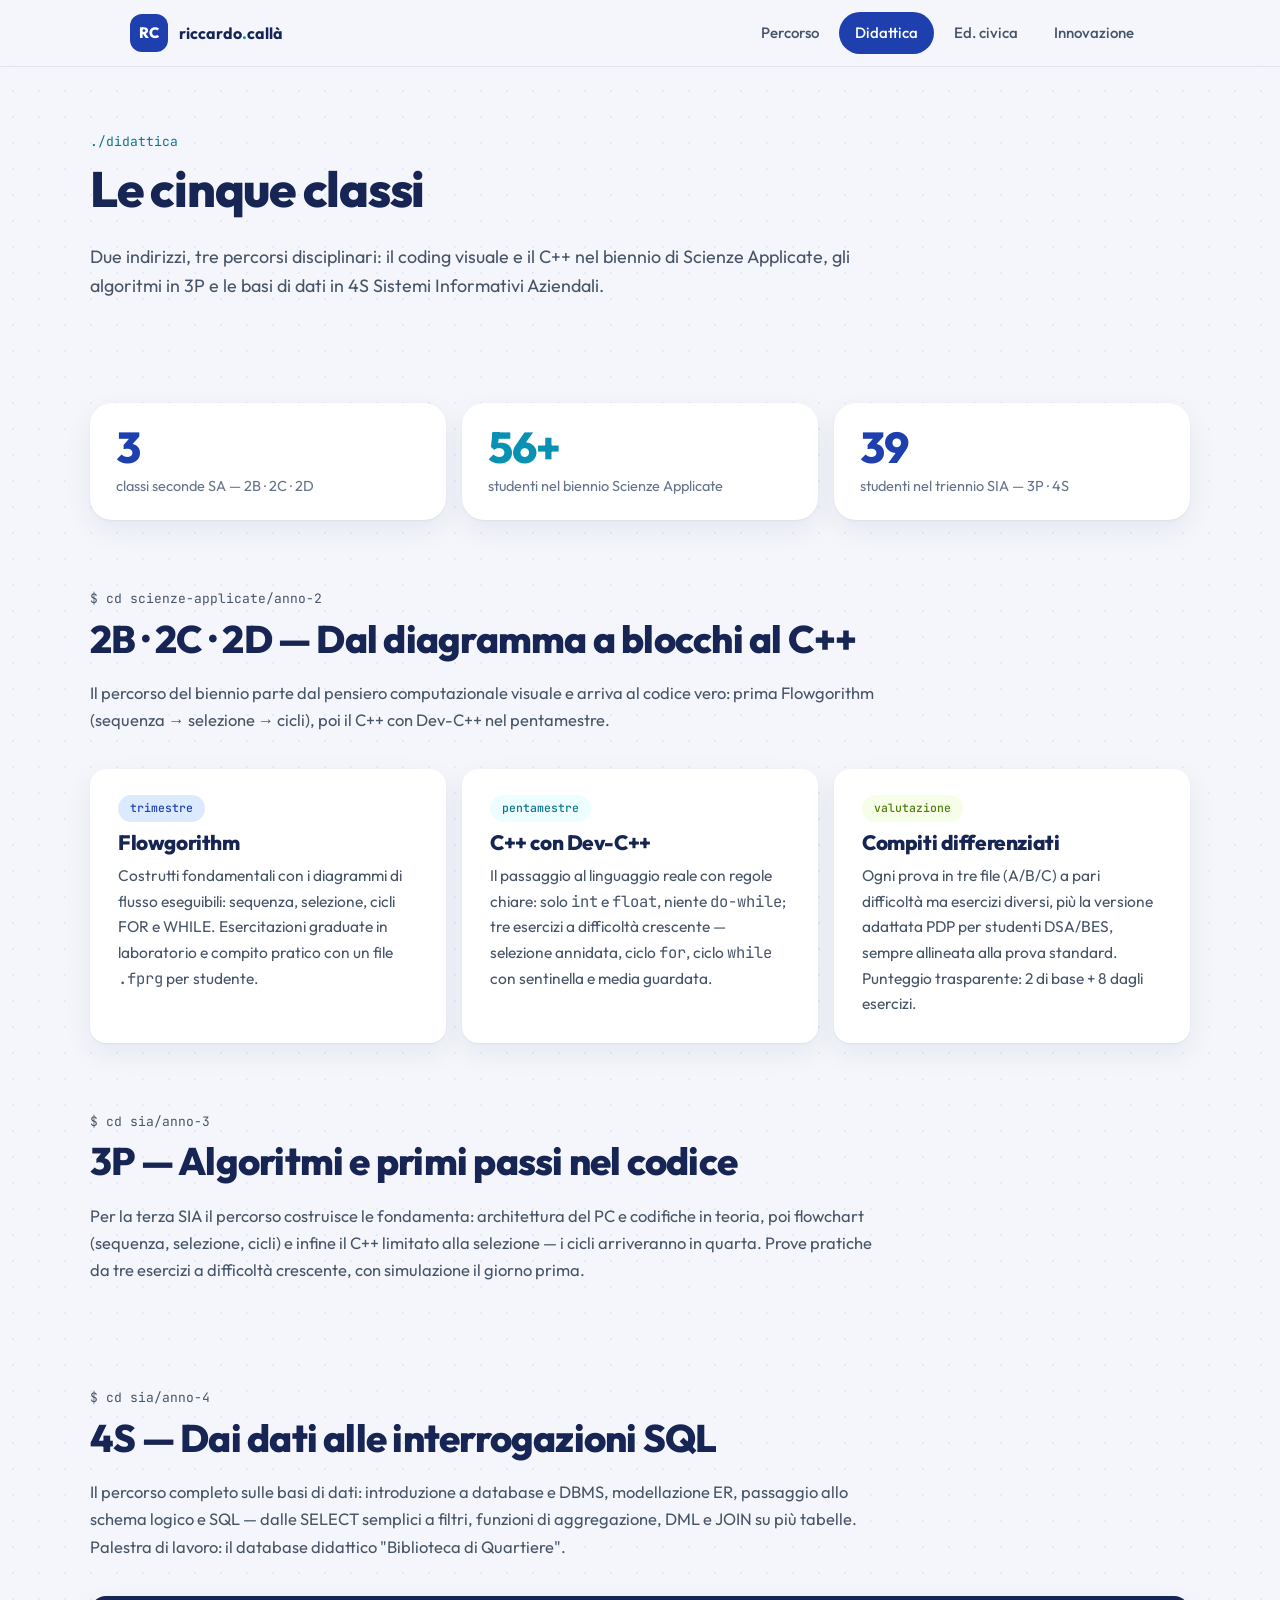
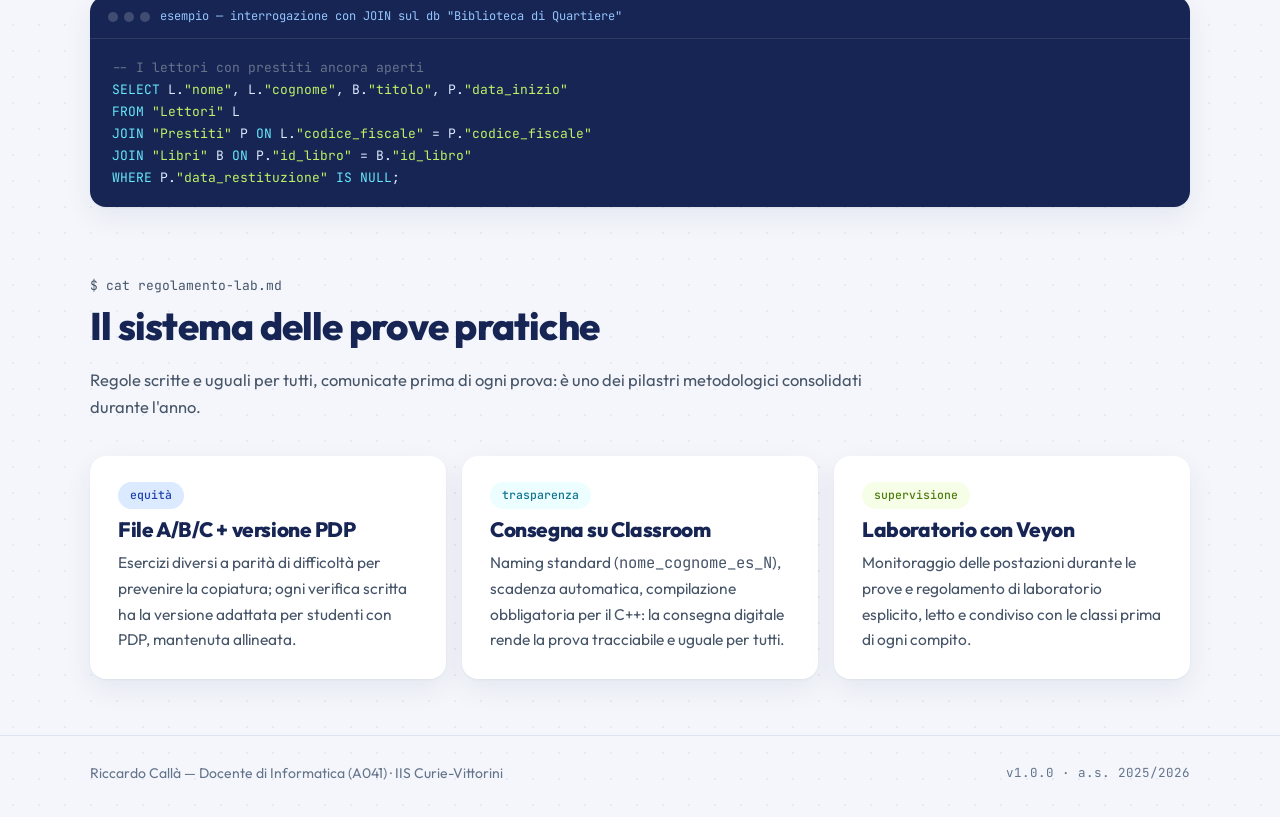
==== classi.html @ 4cb7083d "Pagine di approfondimento: didattica, ed. civica, innovazione Co-Authored-By: Claude Opus 4.8 <norep" ====
<!DOCTYPE html>
<html lang="it">
<head>
<meta charset="UTF-8">
<meta name="viewport" content="width=device-width, initial-scale=1">
<title>La didattica nelle cinque classi — Riccardo Callà</title>
<meta name="description" content="Percorsi, metodologie e sistema di verifiche nelle cinque classi seguite da Riccardo Callà nell'a.s. 2025/2026.">
<link rel="icon" href="data:image/svg+xml,%3Csvg xmlns='http://www.w3.org/2000/svg' viewBox='0 0 64 64'%3E%3Crect width='64' height='64' rx='16' fill='%231E40AF'/%3E%3Ctext x='32' y='42' font-family='sans-serif' font-size='26' font-weight='800' fill='%23FFFFFF' text-anchor='middle'%3ERC%3C/text%3E%3C/svg%3E">
<link rel="stylesheet" href="assets/css/style.css">
</head>
<body>
<a class="skip-link" href="#contenuto">Salta al contenuto</a>

<nav class="nav" aria-label="Navigazione principale">
  <div class="container nav-inner">
    <a class="brand" href="index.html">
      <span class="brand-mark" aria-hidden="true">RC</span>
      <span class="brand-name">riccardo<span class="dot">.</span>callà</span>
    </a>
    <button class="nav-toggle" aria-expanded="false" aria-controls="menu" aria-label="Apri il menu">
      <svg width="20" height="20" viewBox="0 0 24 24" fill="none" stroke="currentColor" stroke-width="2" stroke-linecap="round" aria-hidden="true"><line x1="4" y1="7" x2="20" y2="7"/><line x1="4" y1="12" x2="20" y2="12"/><line x1="4" y1="17" x2="20" y2="17"/></svg>
    </button>
    <ul class="nav-links" id="menu">
      <li><a href="index.html#percorso">Percorso</a></li>
      <li><a href="classi.html" aria-current="page">Didattica</a></li>
      <li><a href="ed_civica.html">Ed. civica</a></li>
      <li><a href="innovazione.html">Innovazione</a></li>
    </ul>
  </div>
</nav>

<main id="contenuto">

  <header class="page-header container">
    <p class="page-kicker stagger s1">./didattica</p>
    <h1 class="stagger s2">Le cinque classi</h1>
    <p class="lead stagger s3">Due indirizzi, tre percorsi disciplinari: il coding visuale e il C++ nel biennio di Scienze Applicate, gli algoritmi in 3P e le basi di dati in 4S Sistemi Informativi Aziendali.</p>
  </header>

  <section class="section container" aria-label="Numeri delle classi">
    <div class="card-grid">
      <div class="stat-card reveal">
        <div class="stat-value"><span data-count="3">0</span></div>
        <div class="stat-label">classi seconde SA — 2B · 2C · 2D</div>
      </div>
      <div class="stat-card alt reveal">
        <div class="stat-value"><span data-count="56">0</span>+</div>
        <div class="stat-label">studenti nel biennio Scienze Applicate</div>
      </div>
      <div class="stat-card reveal">
        <div class="stat-value"><span data-count="39">0</span></div>
        <div class="stat-label">studenti nel triennio SIA — 3P · 4S</div>
      </div>
    </div>
  </section>

  <section class="section container" id="seconde">
    <div class="section-head reveal">
      <p class="section-kicker">$ cd scienze-applicate/anno-2</p>
      <h2>2B · 2C · 2D — Dal diagramma a blocchi al C++</h2>
      <p>Il percorso del biennio parte dal pensiero computazionale visuale e arriva al codice vero: prima Flowgorithm (sequenza → selezione → cicli), poi il C++ con Dev-C++ nel pentamestre.</p>
    </div>
    <div class="card-grid">
      <div class="card reveal">
        <span class="card-kicker blue">trimestre</span>
        <h3>Flowgorithm</h3>
        <p>Costrutti fondamentali con i diagrammi di flusso eseguibili: sequenza, selezione, cicli FOR e WHILE. Esercitazioni graduate in laboratorio e compito pratico con un file <span class="mono">.fprg</span> per studente.</p>
      </div>
      <div class="card reveal">
        <span class="card-kicker cyan">pentamestre</span>
        <h3>C++ con Dev-C++</h3>
        <p>Il passaggio al linguaggio reale con regole chiare: solo <span class="mono">int</span> e <span class="mono">float</span>, niente <span class="mono">do-while</span>; tre esercizi a difficoltà crescente — selezione annidata, ciclo <span class="mono">for</span>, ciclo <span class="mono">while</span> con sentinella e media guardata.</p>
      </div>
      <div class="card reveal">
        <span class="card-kicker lime">valutazione</span>
        <h3>Compiti differenziati</h3>
        <p>Ogni prova in tre file (A/B/C) a pari difficoltà ma esercizi diversi, più la versione adattata PDP per studenti DSA/BES, sempre allineata alla prova standard. Punteggio trasparente: 2 di base + 8 dagli esercizi.</p>
      </div>
    </div>
  </section>

  <section class="section container" id="terza">
    <div class="section-head reveal">
      <p class="section-kicker">$ cd sia/anno-3</p>
      <h2>3P — Algoritmi e primi passi nel codice</h2>
      <p>Per la terza SIA il percorso costruisce le fondamenta: architettura del PC e codifiche in teoria, poi flowchart (sequenza, selezione, cicli) e infine il C++ limitato alla selezione — i cicli arriveranno in quarta. Prove pratiche da tre esercizi a difficoltà crescente, con simulazione il giorno prima.</p>
    </div>
  </section>

  <section class="section container" id="quarta">
    <div class="section-head reveal">
      <p class="section-kicker">$ cd sia/anno-4</p>
      <h2>4S — Dai dati alle interrogazioni SQL</h2>
      <p>Il percorso completo sulle basi di dati: introduzione a database e DBMS, modellazione ER, passaggio allo schema logico e SQL — dalle SELECT semplici a filtri, funzioni di aggregazione, DML e JOIN su più tabelle. Palestra di lavoro: il database didattico "Biblioteca di Quartiere".</p>
    </div>
    <div class="code-card reveal">
      <div class="code-bar"><span class="dots" aria-hidden="true"><span></span><span></span><span></span></span>esempio — interrogazione con JOIN sul db "Biblioteca di Quartiere"</div>
      <pre><span class="com">-- I lettori con prestiti ancora aperti</span>
<span class="kw">SELECT</span> L.<span class="str">"nome"</span>, L.<span class="str">"cognome"</span>, B.<span class="str">"titolo"</span>, P.<span class="str">"data_inizio"</span>
<span class="kw">FROM</span> <span class="str">"Lettori"</span> L
<span class="kw">JOIN</span> <span class="str">"Prestiti"</span> P <span class="kw">ON</span> L.<span class="str">"codice_fiscale"</span> = P.<span class="str">"codice_fiscale"</span>
<span class="kw">JOIN</span> <span class="str">"Libri"</span> B <span class="kw">ON</span> P.<span class="str">"id_libro"</span> = B.<span class="str">"id_libro"</span>
<span class="kw">WHERE</span> P.<span class="str">"data_restituzione"</span> <span class="kw">IS NULL</span>;</pre>
    </div>
  </section>

  <section class="section container" id="verifiche">
    <div class="section-head reveal">
      <p class="section-kicker">$ cat regolamento-lab.md</p>
      <h2>Il sistema delle prove pratiche</h2>
      <p>Regole scritte e uguali per tutti, comunicate prima di ogni prova: è uno dei pilastri metodologici consolidati durante l'anno.</p>
    </div>
    <div class="card-grid">
      <div class="card reveal">
        <span class="card-kicker blue">equità</span>
        <h3>File A/B/C + versione PDP</h3>
        <p>Esercizi diversi a parità di difficoltà per prevenire la copiatura; ogni verifica scritta ha la versione adattata per studenti con PDP, mantenuta allineata.</p>
      </div>
      <div class="card reveal">
        <span class="card-kicker cyan">trasparenza</span>
        <h3>Consegna su Classroom</h3>
        <p>Naming standard (<span class="mono">nome_cognome_es_N</span>), scadenza automatica, compilazione obbligatoria per il C++: la consegna digitale rende la prova tracciabile e uguale per tutti.</p>
      </div>
      <div class="card reveal">
        <span class="card-kicker lime">supervisione</span>
        <h3>Laboratorio con Veyon</h3>
        <p>Monitoraggio delle postazioni durante le prove e regolamento di laboratorio esplicito, letto e condiviso con le classi prima di ogni compito.</p>
      </div>
    </div>
  </section>

</main>

<footer class="footer">
  <div class="container footer-inner">
    <span>Riccardo Callà — Docente di Informatica (A041) · IIS Curie-Vittorini</span>
    <span class="mono">v1.0.0 · a.s. 2025/2026</span>
  </div>
</footer>

<script src="assets/js/main.js"></script>
</body>
</html>
---- assets/css/style.css ----
@import url('../fonts/fonts.css');

/* ============================================================
   Design system — Portfolio Anno di Prova
   Stile: bento vibrante · blu profondo + cyan + lime · Outfit
   Fonte di verità: design-system/portfolio-anno-di-prova/MASTER.md
   ============================================================ */

:root {
  --navy-900: #172554;
  --navy-800: #1E3A8A;
  --ink: #0F172A;
  --slate-600: #475569;
  --slate-500: #64748B;
  --slate-200: #E2E8F0;

  --blue-800: #1E40AF;
  --blue-700: #1D4ED8;
  --blue-100: #DBEAFE;
  --blue-50: #EFF6FF;

  --cyan-700: #0E7490;
  --cyan-600: #0891B2;
  --cyan-300: #67E8F9;
  --cyan-50: #ECFEFF;

  --lime-700: #4D7C0F;
  --lime-600: #65A30D;
  --lime-300: #BEF264;
  --lime-50: #F7FEE7;

  --bg: #F4F6FB;
  --card: #FFFFFF;
  --line: #DDE3EF;

  --shadow-card: 0 1px 2px rgba(23, 37, 84, 0.05), 0 10px 28px rgba(23, 37, 84, 0.07);
  --shadow-lift: 0 2px 4px rgba(23, 37, 84, 0.06), 0 18px 44px rgba(23, 37, 84, 0.13);

  --font-sans: 'Outfit', 'Segoe UI', sans-serif;
  --font-mono: 'JetBrains Mono', Consolas, monospace;

  --radius-sm: 12px;
  --radius-md: 16px;
  --radius-lg: 22px;
  --radius-pill: 999px;
  --container: 1100px;
  --ease: cubic-bezier(0.22, 0.9, 0.3, 1);
}

*, *::before, *::after { box-sizing: border-box; }

html { scroll-behavior: smooth; }

body {
  margin: 0;
  font-family: var(--font-sans);
  font-size: 16.5px;
  line-height: 1.65;
  color: var(--ink);
  background-color: var(--bg);
  background-image: radial-gradient(rgba(30, 64, 175, 0.07) 1px, transparent 1px);
  background-size: 26px 26px;
  -webkit-font-smoothing: antialiased;
}

::selection { background: var(--cyan-300); color: var(--navy-900); }

h1, h2, h3 {
  line-height: 1.1;
  letter-spacing: -0.02em;
  margin: 0 0 0.5em;
  font-weight: 800;
  color: var(--navy-900);
  text-wrap: balance;
}

p { margin: 0 0 1em; }

a { color: var(--blue-700); text-decoration-thickness: 1.5px; text-underline-offset: 3px; }
a:hover { color: var(--blue-800); }

:focus-visible {
  outline: 3px solid var(--cyan-600);
  outline-offset: 2px;
  border-radius: 6px;
}

.mono { font-family: var(--font-mono); }

.container {
  max-width: var(--container);
  margin: 0 auto;
  padding: 0 clamp(20px, 4vw, 40px);
}

.skip-link {
  position: absolute;
  left: -9999px;
  top: 12px;
  z-index: 200;
  background: var(--navy-900);
  color: #fff;
  padding: 10px 18px;
  border-radius: var(--radius-pill);
}
.skip-link:focus { left: 12px; }

/* ---------- Navbar ---------- */

.nav {
  position: sticky;
  top: 0;
  z-index: 100;
  background: rgba(244, 246, 251, 0.88);
  -webkit-backdrop-filter: blur(12px);
  backdrop-filter: blur(12px);
  border-bottom: 1px solid var(--line);
}

.nav-inner {
  display: flex;
  align-items: center;
  justify-content: space-between;
  gap: 16px;
  min-height: 66px;
}

.brand {
  display: flex;
  align-items: center;
  gap: 11px;
  text-decoration: none;
  color: var(--navy-900);
}

.brand-mark {
  display: grid;
  place-items: center;
  width: 38px;
  height: 38px;
  border-radius: 12px;
  background: var(--blue-800);
  color: #fff;
  font-weight: 800;
  font-size: 15px;
}

.brand-name { font-weight: 700; font-size: 16px; }
.brand-name .dot { color: var(--cyan-600); }

.nav-links {
  display: flex;
  align-items: center;
  gap: 4px;
  list-style: none;
  margin: 0;
  padding: 0;
}

.nav-links a {
  display: inline-block;
  padding: 9px 16px;
  border-radius: var(--radius-pill);
  font-size: 15px;
  font-weight: 500;
  color: var(--slate-600);
  text-decoration: none;
  transition: background 0.18s var(--ease), color 0.18s var(--ease);
}
.nav-links a:hover { background: var(--blue-50); color: var(--blue-800); }
.nav-links a[aria-current="page"] {
  background: var(--blue-800);
  color: #fff;
}

.nav-toggle {
  display: none;
  width: 44px;
  height: 44px;
  border: 1px solid var(--line);
  border-radius: 12px;
  background: var(--card);
  cursor: pointer;
  align-items: center;
  justify-content: center;
  color: var(--navy-900);
}

/* ---------- Hero bento ---------- */

.hero { padding: clamp(36px, 6vw, 72px) 0 clamp(10px, 2vw, 20px); }

.bento {
  display: grid;
  grid-template-columns: 1.55fr 1fr;
  gap: 16px;
}

.hero-card {
  grid-row: span 2;
  padding: clamp(28px, 4.5vw, 48px) clamp(24px, 4vw, 44px);
  border-radius: var(--radius-lg);
  background: var(--blue-800);
  background-image: radial-gradient(420px 300px at 88% -12%, rgba(103, 232, 249, 0.25), transparent 65%),
                    radial-gradient(360px 280px at -8% 110%, rgba(190, 242, 100, 0.16), transparent 65%);
  color: #fff;
  box-shadow: var(--shadow-card);
}

.hero-eyebrow {
  font-family: var(--font-mono);
  font-size: 13px;
  color: #93C5FD;
  letter-spacing: 0.05em;
  margin-bottom: 16px;
}

.hero-card h1 {
  color: #fff;
  font-size: clamp(2.4rem, 5.6vw, 3.9rem);
  letter-spacing: -0.03em;
  margin-bottom: 12px;
}

.hero-sub {
  font-size: clamp(1rem, 1.7vw, 1.15rem);
  color: #BFDBFE;
  max-width: 50ch;
  margin-bottom: 8px;
}

.hero-tagline {
  font-size: 0.98rem;
  color: rgba(219, 234, 254, 0.75);
  max-width: 54ch;
  margin-bottom: 24px;
}

.chips { display: flex; flex-wrap: wrap; gap: 8px; }

.chip {
  display: inline-flex;
  align-items: center;
  padding: 6px 14px;
  border-radius: var(--radius-pill);
  font-weight: 500;
  font-size: 13px;
}
.chip.cyan { background: var(--cyan-300); color: var(--navy-900); }
.chip.lime { background: var(--lime-300); color: #1A2E05; }
.chip.ghost { background: rgba(255, 255, 255, 0.14); color: #DBEAFE; }

.stat-card {
  display: flex;
  flex-direction: column;
  justify-content: center;
  padding: 22px 26px;
  border-radius: var(--radius-lg);
  background: var(--card);
  box-shadow: var(--shadow-card);
  transition: transform 0.22s var(--ease), box-shadow 0.22s var(--ease);
}
.stat-card:hover { transform: translateY(-3px); box-shadow: var(--shadow-lift); }

.stat-value {
  font-weight: 800;
  font-size: clamp(2rem, 3.6vw, 2.7rem);
  letter-spacing: -0.02em;
  color: var(--blue-800);
  font-variant-numeric: tabular-nums;
  line-height: 1.05;
}
.stat-card.alt .stat-value { color: var(--cyan-600); }

.stat-label { font-size: 14.5px; color: var(--slate-500); margin-top: 4px; }

/* riga bento sotto la hero */
.bento-row {
  display: grid;
  grid-template-columns: repeat(2, minmax(0, 1fr));
  gap: 16px;
  margin-top: 16px;
}

/* caricamento hero: reveal orchestrato */
.stagger {
  opacity: 0;
  transform: translateY(16px);
  animation: rise 0.7s var(--ease) forwards;
}
.s1 { animation-delay: 0.05s; }
.s2 { animation-delay: 0.15s; }
.s3 { animation-delay: 0.25s; }
.s4 { animation-delay: 0.35s; }

@keyframes rise { to { opacity: 1; transform: none; } }

/* ---------- Sezioni ---------- */

.section { padding: clamp(36px, 6vw, 68px) 0 0; }

.section-head { margin-bottom: clamp(22px, 4vw, 36px); max-width: 72ch; }

.section-kicker {
  font-family: var(--font-mono);
  font-size: 13px;
  color: var(--cyan-700);
  margin-bottom: 8px;
}

.section-head h2 { font-size: clamp(1.7rem, 3.6vw, 2.4rem); }

.section-head p { color: var(--slate-600); }

/* ---------- Timeline (commit log) ---------- */

.timeline {
  position: relative;
  display: flex;
  flex-direction: column;
  gap: clamp(18px, 3vw, 26px);
  padding-left: 34px;
}

.timeline::before {
  content: '';
  position: absolute;
  left: 10px;
  top: 8px;
  bottom: 8px;
  width: 3px;
  border-radius: 3px;
  background: linear-gradient(180deg, var(--cyan-300), var(--blue-700) 55%, var(--lime-300));
}

.commit { position: relative; }

.commit-node {
  position: absolute;
  left: -34px;
  top: 22px;
  width: 22px;
  height: 22px;
  border-radius: 50%;
  background: var(--bg);
  border: 3px solid var(--blue-700);
}
.commit-node::after {
  content: '';
  position: absolute;
  inset: 4px;
  border-radius: 50%;
  background: var(--blue-700);
  transform: scale(0);
  transition: transform 0.3s var(--ease) 0.12s;
}
.commit.in .commit-node::after { transform: scale(1); }

.commit.c-cyan .commit-node { border-color: var(--cyan-600); }
.commit.c-cyan .commit-node::after { background: var(--cyan-600); }
.commit.c-lime .commit-node { border-color: var(--lime-600); }
.commit.c-lime .commit-node::after { background: var(--lime-600); }

.commit-card {
  padding: 24px 28px;
  border-radius: var(--radius-md);
  background: var(--card);
  box-shadow: var(--shadow-card);
  transition: transform 0.22s var(--ease), box-shadow 0.22s var(--ease);
}
.commit-card:hover { transform: translateY(-2px); box-shadow: var(--shadow-lift); }

.commit-meta {
  display: flex;
  flex-wrap: wrap;
  align-items: center;
  gap: 10px;
  margin-bottom: 10px;
}

.tag {
  display: inline-block;
  padding: 4px 12px;
  border-radius: var(--radius-pill);
  background: var(--blue-100);
  color: var(--blue-800);
  font-family: var(--font-mono);
  font-size: 12px;
  font-weight: 500;
}
.commit.c-cyan .tag { background: var(--cyan-50); color: var(--cyan-700); }
.commit.c-lime .tag { background: var(--lime-50); color: var(--lime-700); }

.commit-date {
  font-family: var(--font-mono);
  font-size: 12.5px;
  color: var(--slate-500);
}

.commit-card h3 { font-size: clamp(1.15rem, 2.2vw, 1.4rem); margin-bottom: 8px; }

.commit-card p { color: var(--slate-600); margin-bottom: 0.6em; }
.commit-card p:last-child { margin-bottom: 0; }

.commit-facts {
  display: flex;
  flex-wrap: wrap;
  gap: 8px;
  margin: 14px 0 0;
  padding: 0;
  list-style: none;
}

.commit-facts li {
  font-size: 13px;
  font-weight: 500;
  color: var(--navy-800);
  background: var(--blue-50);
  padding: 5px 12px;
  border-radius: var(--radius-pill);
}

/* ---------- Card grid (approfondimenti) ---------- */

.card-grid {
  display: grid;
  grid-template-columns: repeat(auto-fit, minmax(260px, 1fr));
  gap: 16px;
}

.card {
  display: flex;
  flex-direction: column;
  gap: 9px;
  padding: 26px 28px;
  border-radius: var(--radius-md);
  background: var(--card);
  box-shadow: var(--shadow-card);
  color: var(--ink);
  text-decoration: none;
  transition: transform 0.22s var(--ease), box-shadow 0.22s var(--ease);
}
a.card:hover { transform: translateY(-4px); box-shadow: var(--shadow-lift); color: var(--ink); }

.card-kicker {
  align-self: flex-start;
  padding: 4px 12px;
  border-radius: var(--radius-pill);
  font-family: var(--font-mono);
  font-size: 11.5px;
  font-weight: 500;
}
.card-kicker.blue { background: var(--blue-100); color: var(--blue-800); }
.card-kicker.cyan { background: var(--cyan-50); color: var(--cyan-700); }
.card-kicker.lime { background: var(--lime-50); color: var(--lime-700); }

.card h3 { font-size: 1.3rem; margin: 0; }
.card p { color: var(--slate-600); margin: 0; font-size: 0.97rem; }

.card-cta {
  margin-top: auto;
  padding-top: 12px;
  font-weight: 700;
  font-size: 14px;
  color: var(--blue-700);
}

/* ---------- Blocco codice ---------- */

.code-card {
  border-radius: var(--radius-md);
  background: var(--navy-900);
  box-shadow: var(--shadow-card);
  overflow: hidden;
}

.code-bar {
  display: flex;
  align-items: center;
  gap: 10px;
  padding: 11px 18px;
  border-bottom: 1px solid rgba(255, 255, 255, 0.1);
  font-family: var(--font-mono);
  font-size: 12px;
  color: #93C5FD;
}
.code-bar .dots { display: flex; gap: 6px; }
.code-bar .dots span { width: 10px; height: 10px; border-radius: 50%; background: rgba(255, 255, 255, 0.18); }

.code-card pre {
  margin: 0;
  padding: 18px 22px;
  overflow-x: auto;
  font-family: var(--font-mono);
  font-size: 13px;
  line-height: 1.7;
  color: #DBEAFE;
}
.code-card .kw { color: #67E8F9; }
.code-card .str { color: #BEF264; }
.code-card .com { color: #64748B; }
.code-card .num { color: #FCA5A5; }

/* ---------- Reveal on scroll ---------- */

.reveal {
  opacity: 0;
  transform: translateY(18px);
  transition: opacity 0.6s var(--ease), transform 0.6s var(--ease);
}
.reveal.in { opacity: 1; transform: none; }

/* ---------- Banda finale ---------- */

.outro {
  margin-top: clamp(40px, 6vw, 72px);
  padding: clamp(28px, 4.5vw, 44px) clamp(24px, 4vw, 44px);
  border-radius: var(--radius-lg);
  background: var(--navy-900);
  background-image: radial-gradient(420px 300px at 90% -20%, rgba(8, 145, 178, 0.35), transparent 65%);
  color: #DBEAFE;
  box-shadow: var(--shadow-card);
}
.outro h2 { color: #fff; font-size: clamp(1.5rem, 3vw, 2.1rem); }
.outro p { color: #BFDBFE; max-width: 70ch; margin-bottom: 0; }
.outro .section-kicker { color: var(--cyan-300); }

/* ---------- Footer ---------- */

.footer { margin-top: clamp(36px, 5vw, 56px); border-top: 1px solid var(--line); }

.footer-inner {
  display: flex;
  flex-wrap: wrap;
  align-items: center;
  justify-content: space-between;
  gap: 12px;
  padding: 26px 0 32px;
  font-size: 14px;
  color: var(--slate-500);
}

.footer .mono { font-size: 12.5px; }

/* ---------- Pagine interne ---------- */

.page-header { padding: clamp(40px, 6vw, 64px) 0 clamp(8px, 1.5vw, 16px); }

.page-header .page-kicker {
  font-family: var(--font-mono);
  font-size: 13px;
  color: var(--cyan-700);
  margin-bottom: 10px;
}

.page-header h1 {
  font-size: clamp(2rem, 4.8vw, 3.1rem);
  letter-spacing: -0.025em;
}

.page-header .lead { font-size: 1.12rem; color: var(--slate-600); max-width: 64ch; }

/* ---------- Responsive ---------- */

@media (max-width: 880px) {
  .bento { grid-template-columns: 1fr; }
  .hero-card { grid-row: auto; }
  .bento-row { margin-top: 16px; }
}

@media (max-width: 720px) {
  .nav-toggle { display: inline-flex; }
  .nav-links {
    position: absolute;
    top: 100%;
    left: 0;
    right: 0;
    flex-direction: column;
    align-items: stretch;
    padding: 10px 16px 16px;
    background: var(--card);
    border-bottom: 1px solid var(--line);
    box-shadow: var(--shadow-card);
    display: none;
  }
  .nav-links.open { display: flex; }
  .nav-links a { padding: 13px 16px; }
  .timeline { padding-left: 28px; }
  .commit-node { left: -28px; width: 20px; height: 20px; }
}

@media (max-width: 460px) {
  .bento-row { grid-template-columns: 1fr; }
}

/* ---------- Accessibilità: riduzione movimento ---------- */

@media (prefers-reduced-motion: reduce) {
  html { scroll-behavior: auto; }
  .stagger { animation: none; opacity: 1; transform: none; }
  .reveal { opacity: 1; transform: none; transition: none; }
  .stat-card, .commit-card, .card { transition: none; }
  .commit-node::after { transition: none; }
}

/* ---------- Stampa ---------- */

@media print {
  body { background: #fff; }
  .nav, .footer, .nav-toggle { display: none; }
  .hero-card, .outro { background: #fff; color: #0F172A; border: 1px solid #CBD5E1; box-shadow: none; }
  .hero-card h1, .outro h2 { color: #0F172A; }
  .hero-sub, .hero-tagline, .outro p { color: #475569; }
  .stat-card, .commit-card, .card { border: 1px solid #CBD5E1; box-shadow: none; }
  .code-card { background: #fff; border: 1px solid #CBD5E1; }
  .code-card pre { color: #0F172A; }
}
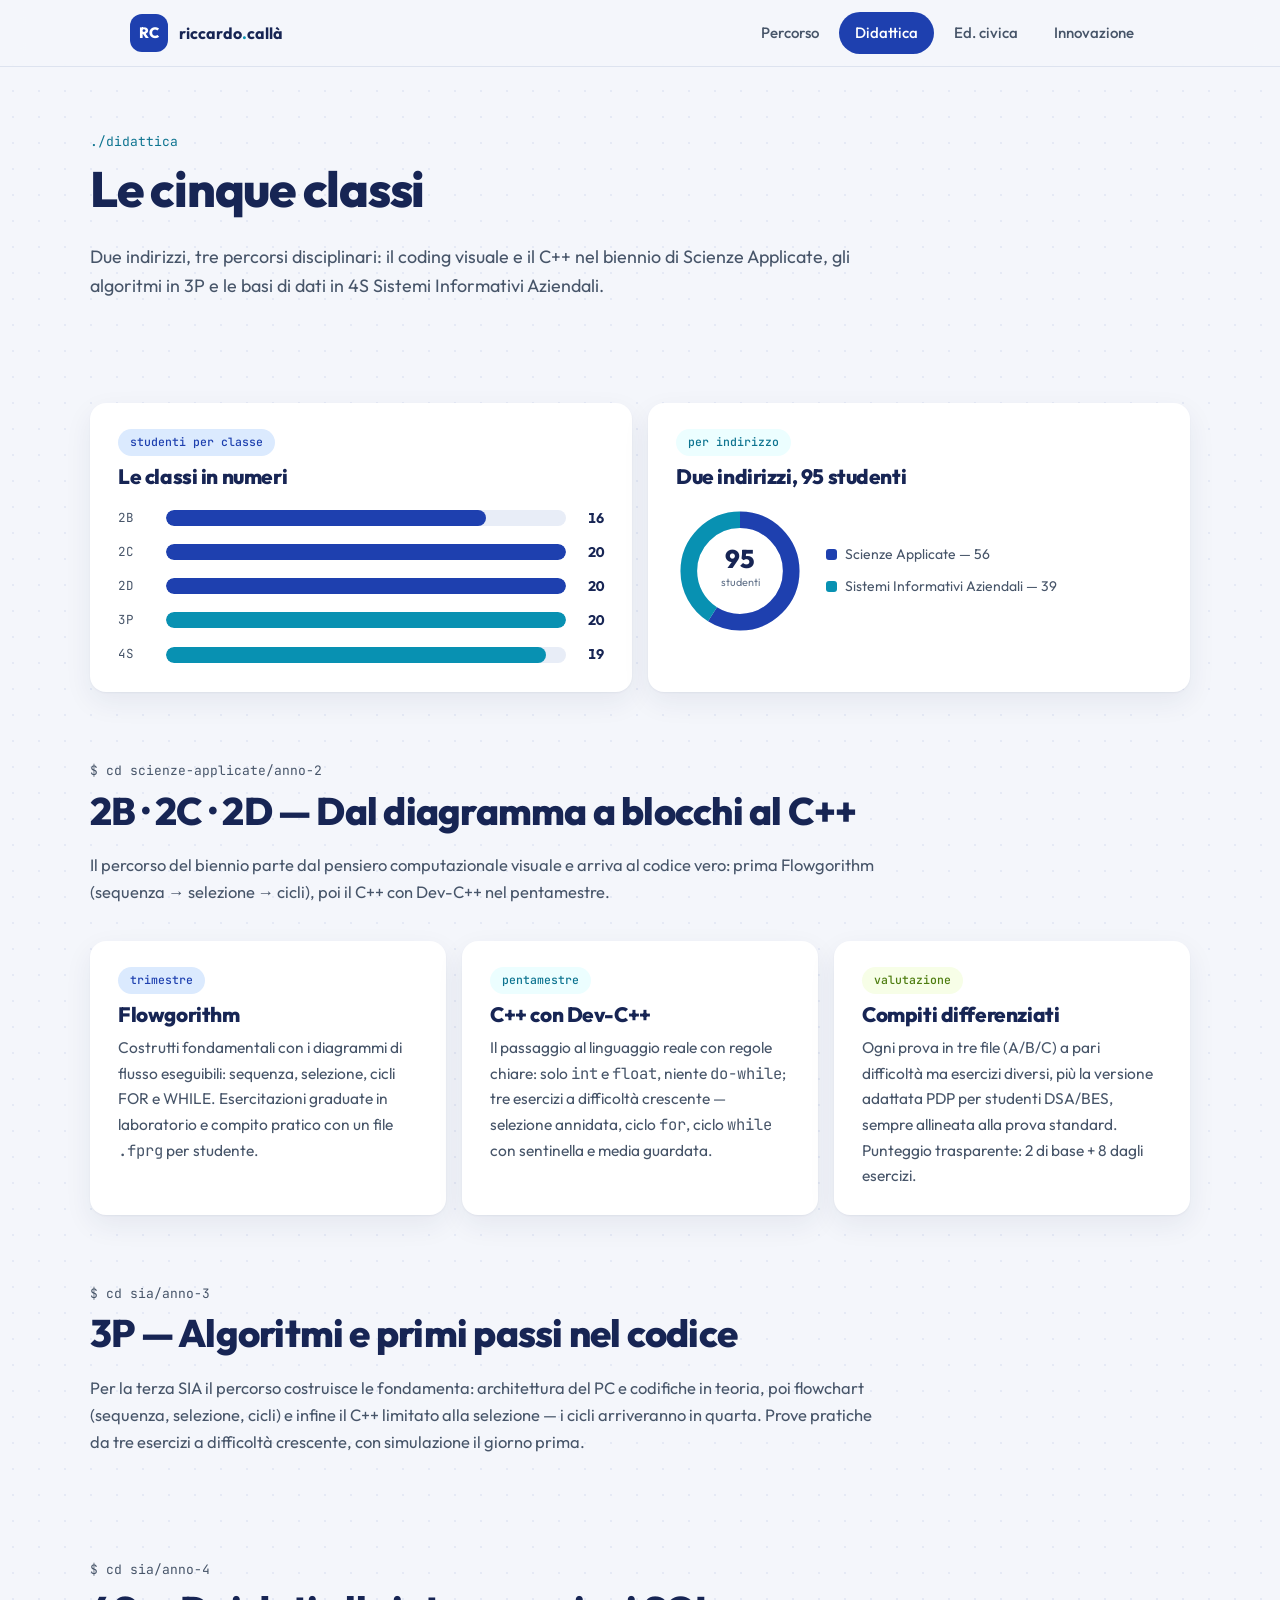
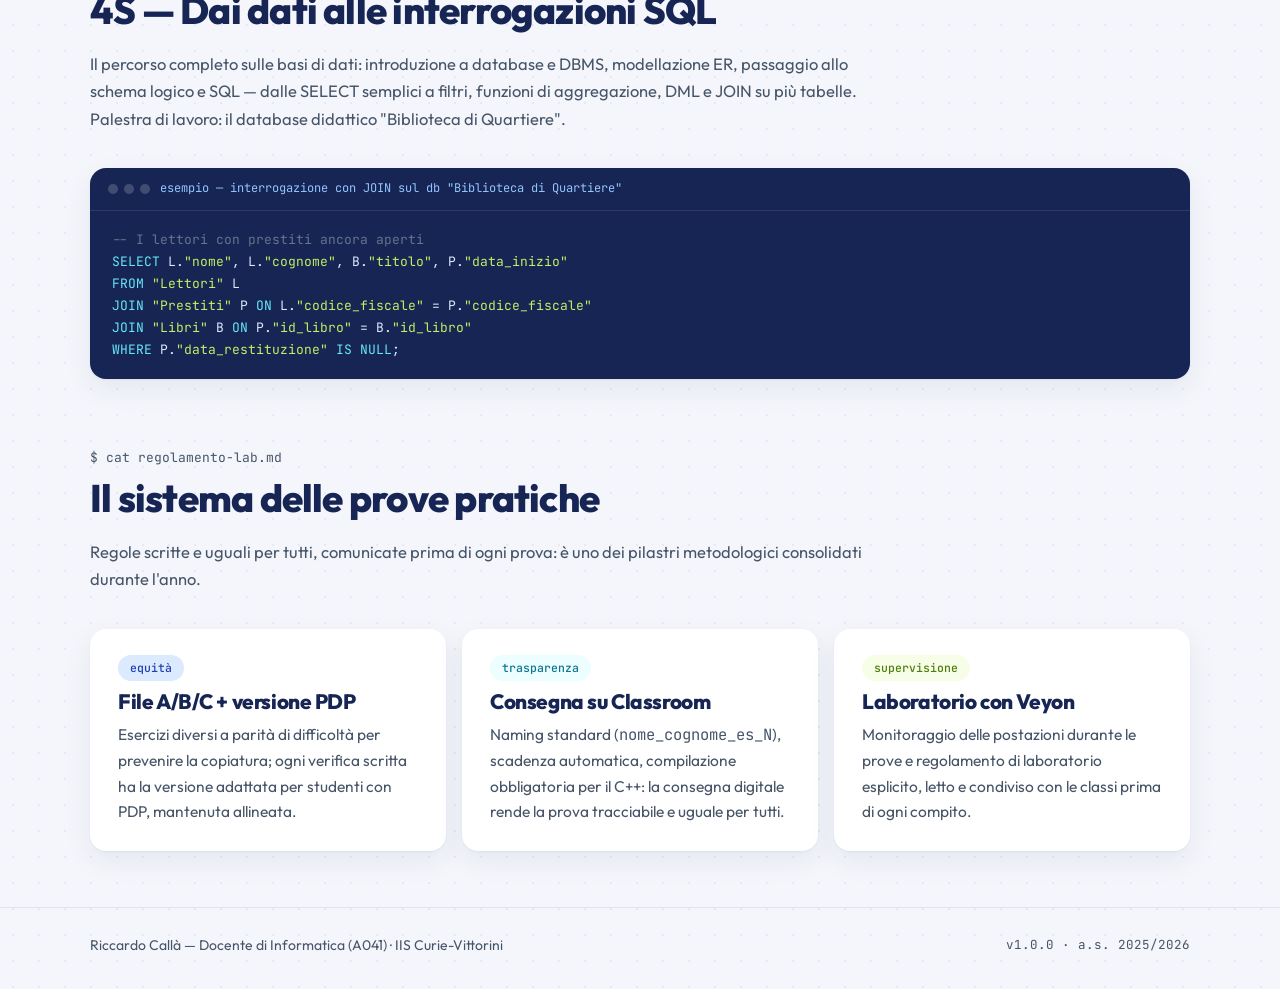
==== commit c433f822: "Grafici animati allo scroll: barre studenti, ciambella indirizzi, waffle 27 esercizi, matrice standa" ====
--- a/classi.html
+++ b/classi.html
@@ -39,17 +39,55 @@
 
   <section class="section container" aria-label="Numeri delle classi">
     <div class="card-grid">
-      <div class="stat-card reveal">
-        <div class="stat-value"><span data-count="3">0</span></div>
-        <div class="stat-label">classi seconde SA — 2B · 2C · 2D</div>
+      <div class="card reveal">
+        <span class="card-kicker blue">studenti per classe</span>
+        <h3>Le classi in numeri</h3>
+        <div style="margin-top: 10px;">
+          <div class="bar-row">
+            <span class="bar-label">2B</span>
+            <div class="bar-track"><div class="bar-fill" style="--w: 80%;"></div></div>
+            <span class="bar-value">16</span>
+          </div>
+          <div class="bar-row">
+            <span class="bar-label">2C</span>
+            <div class="bar-track"><div class="bar-fill" style="--w: 100%; transition-delay: 0.1s;"></div></div>
+            <span class="bar-value">20</span>
+          </div>
+          <div class="bar-row">
+            <span class="bar-label">2D</span>
+            <div class="bar-track"><div class="bar-fill" style="--w: 100%; transition-delay: 0.2s;"></div></div>
+            <span class="bar-value">20</span>
+          </div>
+          <div class="bar-row">
+            <span class="bar-label">3P</span>
+            <div class="bar-track"><div class="bar-fill cyan" style="--w: 100%; transition-delay: 0.3s;"></div></div>
+            <span class="bar-value">20</span>
+          </div>
+          <div class="bar-row">
+            <span class="bar-label">4S</span>
+            <div class="bar-track"><div class="bar-fill cyan" style="--w: 95%; transition-delay: 0.4s;"></div></div>
+            <span class="bar-value">19</span>
+          </div>
+        </div>
       </div>
-      <div class="stat-card alt reveal">
-        <div class="stat-value"><span data-count="56">0</span>+</div>
-        <div class="stat-label">studenti nel biennio Scienze Applicate</div>
-      </div>
-      <div class="stat-card reveal">
-        <div class="stat-value"><span data-count="39">0</span></div>
-        <div class="stat-label">studenti nel triennio SIA — 3P · 4S</div>
+      <div class="card reveal">
+        <span class="card-kicker cyan">per indirizzo</span>
+        <h3>Due indirizzi, 95 studenti</h3>
+        <div class="donut-wrap" style="margin-top: 10px;">
+          <svg width="128" height="128" viewBox="0 0 100 100" role="img" aria-label="Ripartizione studenti: 56 in Scienze Applicate, 39 in Sistemi Informativi Aziendali">
+            <g transform="rotate(-90 50 50)">
+              <circle cx="50" cy="50" r="40" fill="none" stroke="#E8EDF7" stroke-width="13"/>
+              <circle class="donut-arc arc-sa" cx="50" cy="50" r="40"/>
+              <circle class="donut-arc arc-sia" cx="50" cy="50" r="40"/>
+            </g>
+            <text x="50" y="48" text-anchor="middle" font-family="Outfit" font-weight="800" font-size="20" fill="#172554">95</text>
+            <text x="50" y="62" text-anchor="middle" font-family="Outfit" font-size="8.5" fill="#64748B">studenti</text>
+          </svg>
+          <div class="legend">
+            <span><span class="swatch" style="background: var(--blue-800);"></span>Scienze Applicate — 56</span>
+            <span><span class="swatch" style="background: var(--cyan-600);"></span>Sistemi Informativi Aziendali — 39</span>
+          </div>
+        </div>
       </div>
     </div>
   </section>
--- a/assets/css/style.css
+++ b/assets/css/style.css
@@ -50,6 +50,8 @@
 *, *::before, *::after { box-sizing: border-box; }
 
 html { scroll-behavior: smooth; }
+
+[id] { scroll-margin-top: 84px; }
 
 body {
   margin: 0;
@@ -501,6 +503,124 @@
 .code-card .com { color: #64748B; }
 .code-card .num { color: #FCA5A5; }
 
+/* ---------- Grafici animati allo scroll ---------- */
+
+/* Barre orizzontali */
+.bar-row { display: flex; align-items: center; gap: 12px; }
+.bar-row + .bar-row { margin-top: 11px; }
+
+.bar-label {
+  font-family: var(--font-mono);
+  font-size: 12.5px;
+  color: var(--slate-600);
+  width: 36px;
+}
+
+.bar-track {
+  flex: 1;
+  height: 16px;
+  background: #E8EDF7;
+  border-radius: var(--radius-pill);
+  overflow: hidden;
+}
+
+.bar-fill {
+  height: 100%;
+  width: 0;
+  border-radius: var(--radius-pill);
+  background: var(--blue-800);
+  transition: width 1s var(--ease);
+}
+.bar-fill.cyan { background: var(--cyan-600); }
+
+.reveal.in .bar-fill { width: var(--w); }
+
+.bar-value {
+  font-weight: 700;
+  font-size: 14px;
+  color: var(--navy-900);
+  width: 26px;
+  text-align: right;
+  font-variant-numeric: tabular-nums;
+}
+
+/* Ciambella (donut) — circonferenza r=40 → 251.33 */
+.donut-wrap { display: flex; align-items: center; gap: 22px; flex-wrap: wrap; }
+
+.donut-arc { fill: none; stroke-width: 13; transition: stroke-dasharray 1s var(--ease); }
+.arc-sa { stroke: var(--blue-800); stroke-dasharray: 0 251.33; }
+.arc-sia { stroke: var(--cyan-600); stroke-dasharray: 0 251.33; stroke-dashoffset: -148.1; transition-delay: 0.45s; }
+.reveal.in .arc-sa { stroke-dasharray: 148.1 103.23; }
+.reveal.in .arc-sia { stroke-dasharray: 103.23 148.1; }
+
+.legend { display: flex; flex-direction: column; gap: 9px; font-size: 14px; color: var(--slate-600); }
+.legend .swatch {
+  display: inline-block;
+  width: 11px;
+  height: 11px;
+  border-radius: 3px;
+  margin-right: 8px;
+  vertical-align: -1px;
+}
+
+/* Waffle (un punto = un esercizio) */
+.waffle-wrap { display: flex; align-items: center; gap: 18px; flex-wrap: wrap; margin-top: 16px; }
+
+.waffle {
+  display: grid;
+  grid-template-columns: repeat(9, 13px);
+  gap: 6px;
+}
+
+.waffle span {
+  width: 13px;
+  height: 13px;
+  border-radius: 50%;
+  opacity: 0;
+  transform: scale(0.3);
+  transition: opacity 0.3s ease, transform 0.3s var(--ease);
+}
+.w-blue { background: var(--blue-800); }
+.w-cyan { background: var(--cyan-600); }
+.w-lime { background: var(--lime-600); }
+.commit.in .waffle span, .reveal.in .waffle span { opacity: 1; transform: scale(1); }
+
+.waffle-legend { display: flex; flex-direction: column; gap: 5px; font-size: 13px; color: var(--slate-600); }
+.waffle-legend .swatch { width: 9px; height: 9px; border-radius: 50%; display: inline-block; margin-right: 7px; }
+
+/* Matrice standard × esperienze */
+.matrix {
+  display: grid;
+  grid-template-columns: minmax(0, 1.5fr) repeat(3, minmax(0, 1fr));
+  gap: 12px 8px;
+  align-items: center;
+}
+
+.matrix-head {
+  font-size: 13.5px;
+  font-weight: 700;
+  color: var(--navy-900);
+  text-align: center;
+}
+
+.matrix-label {
+  font-family: var(--font-mono);
+  font-size: 12.5px;
+  color: var(--slate-600);
+}
+
+.matrix-cell { display: flex; justify-content: center; }
+
+.matrix-dot {
+  width: 15px;
+  height: 15px;
+  border-radius: 50%;
+  opacity: 0;
+  transform: scale(0.3);
+  transition: opacity 0.3s ease, transform 0.3s var(--ease);
+}
+.reveal.in .matrix-dot { opacity: 1; transform: scale(1); }
+
 /* ---------- Reveal on scroll ---------- */
 
 .reveal {
@@ -537,7 +657,7 @@
   gap: 12px;
   padding: 26px 0 32px;
   font-size: 14px;
-  color: var(--slate-500);
+  color: var(--slate-600);
 }
 
 .footer .mono { font-size: 12.5px; }
@@ -601,6 +721,11 @@
   .reveal { opacity: 1; transform: none; transition: none; }
   .stat-card, .commit-card, .card { transition: none; }
   .commit-node::after { transition: none; }
+  .bar-fill { transition: none; width: var(--w); }
+  .donut-arc { transition: none; }
+  .arc-sa { stroke-dasharray: 148.1 103.23; }
+  .arc-sia { stroke-dasharray: 103.23 148.1; }
+  .waffle span, .matrix-dot { transition: none; opacity: 1; transform: scale(1); }
 }
 
 /* ---------- Stampa ---------- */
@@ -608,6 +733,12 @@
 @media print {
   body { background: #fff; }
   .nav, .footer, .nav-toggle { display: none; }
+  .reveal, .stagger { opacity: 1; transform: none; }
+  .bar-fill { width: var(--w); }
+  .arc-sa { stroke-dasharray: 148.1 103.23; }
+  .arc-sia { stroke-dasharray: 103.23 148.1; }
+  .waffle span, .matrix-dot { opacity: 1; transform: scale(1); }
+  .commit-node::after { transform: scale(1); }
   .hero-card, .outro { background: #fff; color: #0F172A; border: 1px solid #CBD5E1; box-shadow: none; }
   .hero-card h1, .outro h2 { color: #0F172A; }
   .hero-sub, .hero-tagline, .outro p { color: #475569; }
